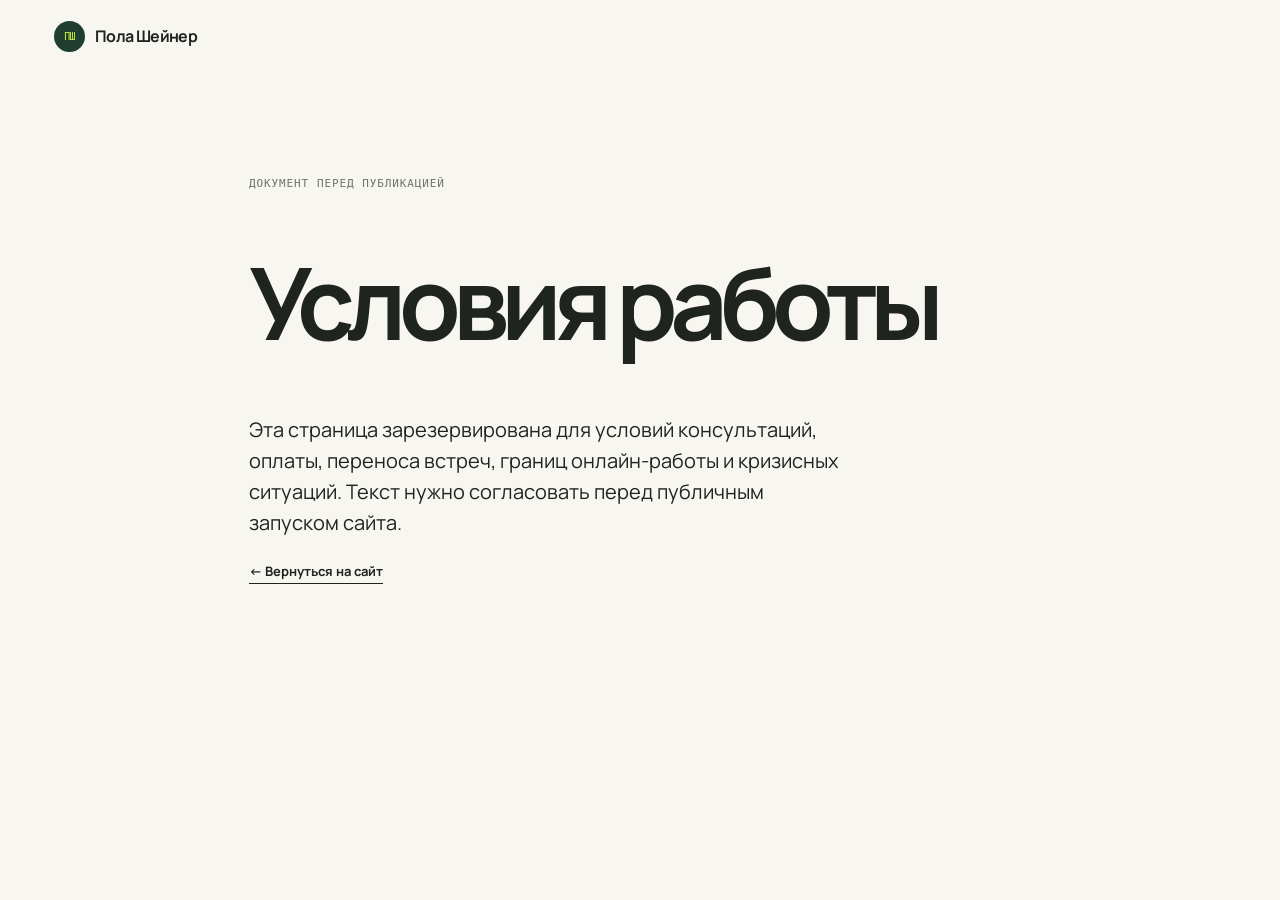
==== terms.html @ eb9491b5 "Add files via upload" ====
<!doctype html><html lang="ru"><head><meta charset="UTF-8"><meta name="viewport" content="width=device-width,initial-scale=1"><title>Условия работы — Пола Шейнер</title><link rel="stylesheet" href="styles.css"></head><body><header class="site-header"><a class="brand" href="index.html"><span class="brand-mark">ПШ</span><span>Пола Шейнер</span></a></header><main class="section-shell" style="padding-top:100px;padding-bottom:150px;max-width:850px"><p class="section-label">Документ перед публикацией</p><h1 style="font-size:clamp(50px,8vw,100px);line-height:.9;letter-spacing:-.08em">Условия работы</h1><p style="font-size:20px;max-width:600px">Эта страница зарезервирована для условий консультаций, оплаты, переноса встреч, границ онлайн-работы и кризисных ситуаций. Текст нужно согласовать перед публичным запуском сайта.</p><a class="text-link" href="index.html">← Вернуться на сайт</a></main></body></html>
---- styles.css ----
@import url('https://fonts.googleapis.com/css2?family=DM+Mono:wght@400;500&family=Manrope:wght@400;500;600;700;800&display=swap');

:root{--ink:#20241f;--green:#203d31;--pink:#eab6b5;--pink-light:#f6e7e5;--acid:#c9ef3b;--gray:#e5e5df;--paper:#f7f6f1;--line:rgba(32,36,31,.2);--serif:Georgia,'Times New Roman',serif;--sans:Manrope,Arial,sans-serif;--mono:'DM Mono',monospace}
*{box-sizing:border-box}html{scroll-behavior:smooth}body{margin:0;background:var(--paper);color:var(--ink);font-family:var(--sans);font-size:16px;line-height:1.55}a{color:inherit;text-decoration:none}img{display:block;max-width:100%}.section-shell{max-width:1240px;margin:0 auto;padding-left:34px;padding-right:34px}.site-header{max-width:1240px;margin:auto;padding:21px 34px;display:flex;align-items:center;justify-content:space-between;position:relative;z-index:5}.brand{display:inline-flex;align-items:center;gap:10px;font-weight:700;letter-spacing:-.04em}.brand-mark{background:var(--green);color:var(--acid);display:grid;place-items:center;width:31px;height:31px;border-radius:50%;font:500 10px var(--mono);letter-spacing:-.08em}.main-nav{display:flex;align-items:center;gap:26px;font-size:13px}.main-nav a:not(.nav-cta),.footer-links a{transition:opacity .2s}.main-nav a:not(.nav-cta):hover,.footer-links a:hover{opacity:.55}.nav-cta{background:var(--green);color:#fff;padding:10px 17px;border-radius:99px}.menu-toggle{display:none;background:transparent;border:0;font:500 12px var(--mono);text-transform:uppercase}.hero{display:grid;grid-template-columns:1.05fr .95fr;min-height:620px;align-items:center;gap:50px;padding-top:70px;padding-bottom:80px}.eyebrow,.section-label{font:500 11px var(--mono);letter-spacing:.08em;text-transform:uppercase}.eyebrow{color:#657261;margin:0 0 24px}.hero h1{font-size:clamp(65px,9vw,132px);line-height:.88;letter-spacing:-.095em;margin:0 0 36px;font-weight:700}.hero h1 em,.approach-section h2 em,.format-card h3 em,.faq-section h2 em,.closing-section h2 em{font-family:var(--serif);font-weight:400;letter-spacing:-.08em}.hero-lead{max-width:500px;font-size:18px;line-height:1.5;margin:0 0 32px}.hero-actions{display:flex;align-items:center;gap:25px}.button{display:inline-flex;align-items:center;justify-content:space-between;gap:24px;border-radius:99px;padding:14px 18px;font-size:13px;font-weight:700;transition:transform .2s,background .2s}.button:hover{transform:translateY(-2px)}.button-dark{background:var(--green);color:#fff}.button-pink{background:var(--pink);color:var(--ink)}.button-outline{border:1px solid currentColor}.text-link{border-bottom:1px solid var(--ink);font-size:13px;font-weight:700;padding-bottom:3px}.text-link span{margin-left:12px;font-size:16px}.hero-portrait-wrap{position:relative;justify-self:end;width:min(100%,500px)}.hero-portrait{width:100%;aspect-ratio:.84;object-fit:cover;object-position:center top;filter:saturate(.88)}.portrait-note{position:absolute;left:-45px;top:35px;z-index:1;background:var(--acid);padding:10px 13px;font:500 10px/1.3 var(--mono);text-transform:uppercase;transform:rotate(-7deg)}.hero-sticker{position:absolute;right:-25px;bottom:30px;background:var(--pink);width:108px;height:108px;border-radius:50%;display:grid;place-content:center;text-align:center;font:700 16px/1 var(--sans);transform:rotate(11deg)}.hero-sticker span{font-size:24px;margin-top:4px}.marquee{background:var(--green);color:var(--acid);overflow:hidden;padding:14px 0;white-space:nowrap;font:500 12px var(--mono);letter-spacing:.08em}.marquee div{word-spacing:18px;animation:slide 28s linear infinite}.marquee span{color:var(--pink);font-size:17px;vertical-align:-2px}@keyframes slide{from{transform:translateX(0)}to{transform:translateX(-20%)}}.intro-grid{display:grid;grid-template-columns:25% 1fr;gap:10%;padding-top:145px;padding-bottom:145px}.section-label{margin:3px 0;color:#6c766b}.intro-grid h2,.about-content h2{font-size:clamp(45px,6vw,82px);line-height:.94;letter-spacing:-.08em;margin:0 0 42px}.intro-grid h2 span,.about-content h2 span{font-family:var(--serif);font-weight:400}.two-columns{display:grid;grid-template-columns:1fr 1fr;gap:35px;max-width:680px;margin-bottom:36px}.two-columns p{margin:0;font-size:16px}.work-section{padding-bottom:145px}.section-heading{display:flex;justify-content:space-between;align-items:start;margin-bottom:48px}.section-aside{font-size:14px;line-height:1.5;text-align:right;margin:0;color:#637064}.work-grid{display:grid;grid-template-columns:repeat(3,1fr);gap:13px}.work-card{min-height:330px;padding:25px;display:flex;flex-direction:column;justify-content:space-between}.work-card-pink{background:var(--pink)}.work-card-green{background:var(--green);color:#fff}.work-card-gray{background:var(--gray)}.card-number,.format-top{font:500 11px var(--mono)}.work-card h3{font-size:34px;letter-spacing:-.07em;line-height:.96;margin:20px 0 10px}.work-card p{font-size:13px;line-height:1.45;max-width:300px;margin:0}.approach-section{background:var(--acid);max-width:none;padding-top:105px;padding-bottom:105px;display:grid;grid-template-columns:25% 1fr;gap:10%}.approach-section>div{max-width:850px}.approach-symbol{font-size:85px;line-height:1}.approach-section h2{font-size:clamp(52px,7vw,96px);line-height:.88;letter-spacing:-.09em;margin:38px 0}.large-copy{font-size:20px;max-width:680px;line-height:1.45}.principles{display:flex;gap:9px;flex-wrap:wrap;margin-top:35px}.principles span{border:1px solid var(--ink);border-radius:99px;padding:8px 14px;font:500 11px var(--mono)}.formats-section{background:var(--green);color:#fff;padding:110px 0 130px}.light-heading .section-label,.light-heading .section-aside{color:#c8d2c4}.formats-grid{display:grid;grid-template-columns:1fr 1fr;gap:13px}.format-card{padding:28px;min-height:445px;display:flex;flex-direction:column}.format-main{background:var(--pink);color:var(--ink)}.format-secondary{background:#355546}.format-top{display:flex;justify-content:space-between;text-transform:uppercase}.format-card h3{font-size:61px;line-height:.88;letter-spacing:-.09em;margin:70px 0 20px}.format-card p{max-width:470px;margin:0;font-size:15px}.format-bottom{display:flex;align-items:center;justify-content:space-between;margin-top:auto;padding-top:32px}.format-bottom strong{font-size:24px;letter-spacing:-.06em}.format-bottom small{display:block;font:500 10px var(--mono);letter-spacing:0;margin-top:3px}.about-section{display:grid;grid-template-columns:38% 1fr;gap:9%;padding-top:145px;padding-bottom:145px}.about-photo{position:relative;max-width:400px}.about-photo img{width:100%;aspect-ratio:.8;object-fit:cover;object-position:center top;filter:saturate(.85)}.about-photo span{position:absolute;bottom:15px;right:-20px;background:var(--acid);padding:13px 16px;font:500 11px/1.2 var(--mono);text-transform:uppercase}.about-content h2{margin-top:35px;font-size:clamp(42px,5vw,70px);margin-bottom:27px}.about-content>p:not(.section-label){max-width:620px;font-size:17px}.credentials{margin-top:42px;border-top:1px solid var(--line)}.credentials div{display:grid;grid-template-columns:1fr 1fr;gap:20px;padding:17px 0;border-bottom:1px solid var(--line);font-size:13px}.credentials span{color:#687367}.document-links{display:flex;flex-wrap:wrap;gap:20px;margin-top:30px}.document-links a{font:500 11px var(--mono);border-bottom:1px solid var(--ink);padding-bottom:4px}.faq-section{background:var(--pink-light);padding:110px 0}.faq-inner{display:grid;grid-template-columns:35% 1fr;gap:12%}.faq-section h2{font-size:clamp(50px,6vw,80px);line-height:.9;letter-spacing:-.09em;margin:40px 0}.faq-list details{border-top:1px solid var(--line);padding:20px 0}.faq-list details:last-child{border-bottom:1px solid var(--line)}summary{cursor:pointer;list-style:none;font-size:18px;font-weight:600;display:flex;justify-content:space-between;gap:20px}summary::-webkit-details-marker{display:none}summary:after{content:'+';font:400 24px var(--sans)}details[open] summary:after{content:'−'}details p{max-width:550px;margin:16px 0 0;font-size:14px}.closing-section{text-align:center;padding-top:150px;padding-bottom:160px}.closing-section h2{font-size:clamp(60px,9vw,120px);line-height:.85;letter-spacing:-.1em;margin:30px 0 42px}.site-footer{background:var(--green);color:#fff;padding:35px max(34px,calc((100vw - 1172px)/2));display:grid;grid-template-columns:1fr 1fr auto;gap:30px;align-items:end;font-size:12px}.site-footer .brand-mark{background:var(--acid);color:var(--green)}.site-footer p{margin:12px 0 0;color:#bac8ba;font:11px var(--mono)}.footer-links{display:flex;gap:20px;flex-wrap:wrap}.copyright{text-align:right!important}
@media(max-width:800px){.section-shell{padding-left:20px;padding-right:20px}.site-header{padding:17px 20px}.menu-toggle{display:block}.main-nav{display:none;position:absolute;top:65px;left:20px;right:20px;padding:18px;background:var(--green);color:#fff;flex-direction:column;align-items:stretch;gap:15px}.main-nav.is-open{display:flex}.nav-cta{text-align:center}.hero{grid-template-columns:1fr;padding-top:55px;padding-bottom:70px;gap:55px}.hero h1{font-size:clamp(66px,19vw,110px)}.hero-lead{font-size:16px}.hero-actions{align-items:flex-start;flex-direction:column;gap:20px}.hero-portrait-wrap{justify-self:center;width:calc(100% - 26px)}.portrait-note{left:-12px;top:20px}.hero-sticker{right:-12px}.intro-grid,.approach-section,.about-section,.faq-inner{display:block;padding-top:90px;padding-bottom:90px}.intro-grid .section-label,.approach-section .section-label,.about-content .section-label{margin-bottom:40px}.intro-grid h2,.about-content h2{font-size:52px}.two-columns{display:block}.two-columns p+p{margin-top:18px}.work-section{padding-bottom:90px}.section-heading{display:block;margin-bottom:30px}.section-aside{text-align:left;margin-top:17px}.work-grid,.formats-grid{grid-template-columns:1fr}.work-card{min-height:270px}.approach-symbol{margin-bottom:25px}.approach-section h2{font-size:61px}.large-copy{font-size:17px}.formats-section{padding:80px 0 90px}.format-card{min-height:390px}.format-card h3{font-size:54px;margin-top:60px}.about-photo{margin:0 auto 55px;max-width:360px}.credentials div{display:block}.credentials span{display:block;margin-top:7px}.faq-section{padding:80px 0}.faq-section h2{font-size:60px;margin:25px 0 50px}.site-footer{display:block;padding:30px 20px}.footer-links{margin-top:28px;gap:15px}.copyright{text-align:left!important;margin-top:30px!important}}
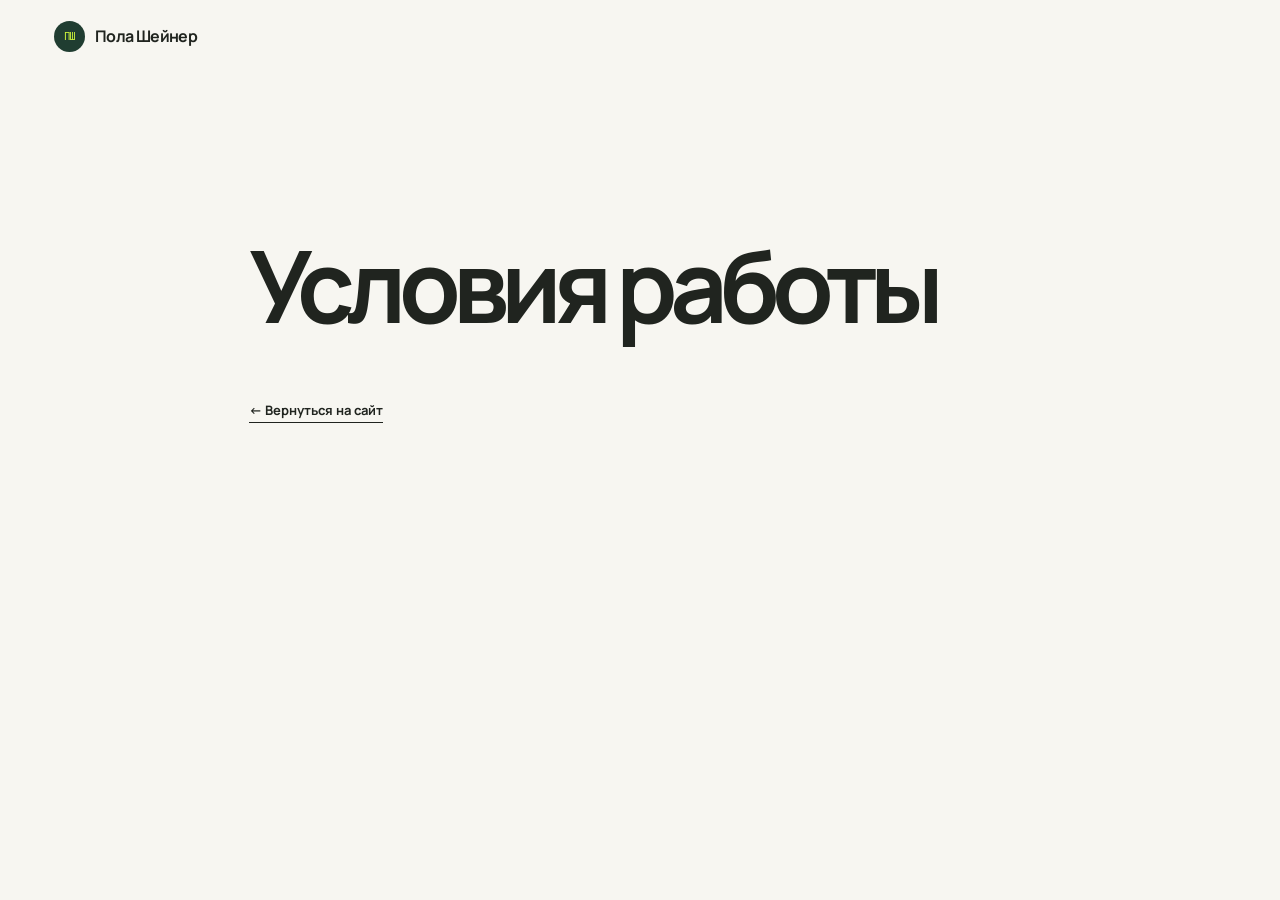
==== commit 6e1d2fd9: "Add files via upload" ====
--- a/terms.html
+++ b/terms.html
@@ -1 +1 @@
-<!doctype html><html lang="ru"><head><meta charset="UTF-8"><meta name="viewport" content="width=device-width,initial-scale=1"><title>Условия работы — Пола Шейнер</title><link rel="stylesheet" href="styles.css"></head><body><header class="site-header"><a class="brand" href="index.html"><span class="brand-mark">ПШ</span><span>Пола Шейнер</span></a></header><main class="section-shell" style="padding-top:100px;padding-bottom:150px;max-width:850px"><p class="section-label">Документ перед публикацией</p><h1 style="font-size:clamp(50px,8vw,100px);line-height:.9;letter-spacing:-.08em">Условия работы</h1><p style="font-size:20px;max-width:600px">Эта страница зарезервирована для условий консультаций, оплаты, переноса встреч, границ онлайн-работы и кризисных ситуаций. Текст нужно согласовать перед публичным запуском сайта.</p><a class="text-link" href="index.html">← Вернуться на сайт</a></main></body></html>
+<!doctype html><html lang="ru"><head><meta charset="UTF-8"><meta name="viewport" content="width=device-width,initial-scale=1"><title>Условия работы — Пола Шейнер</title><link rel="stylesheet" href="styles.css"></head><body><header class="site-header"><a class="brand" href="index.html"><span class="brand-mark">ПШ</span><span>Пола Шейнер</span></a></header><main class="section-shell" style="padding-top:100px;padding-bottom:150px;max-width:850px"><h1 style="font-size:clamp(50px,8vw,100px);line-height:.9;letter-spacing:-.08em">Условия работы</h1><a class="text-link" href="index.html">← Вернуться на сайт</a></main></body></html>
